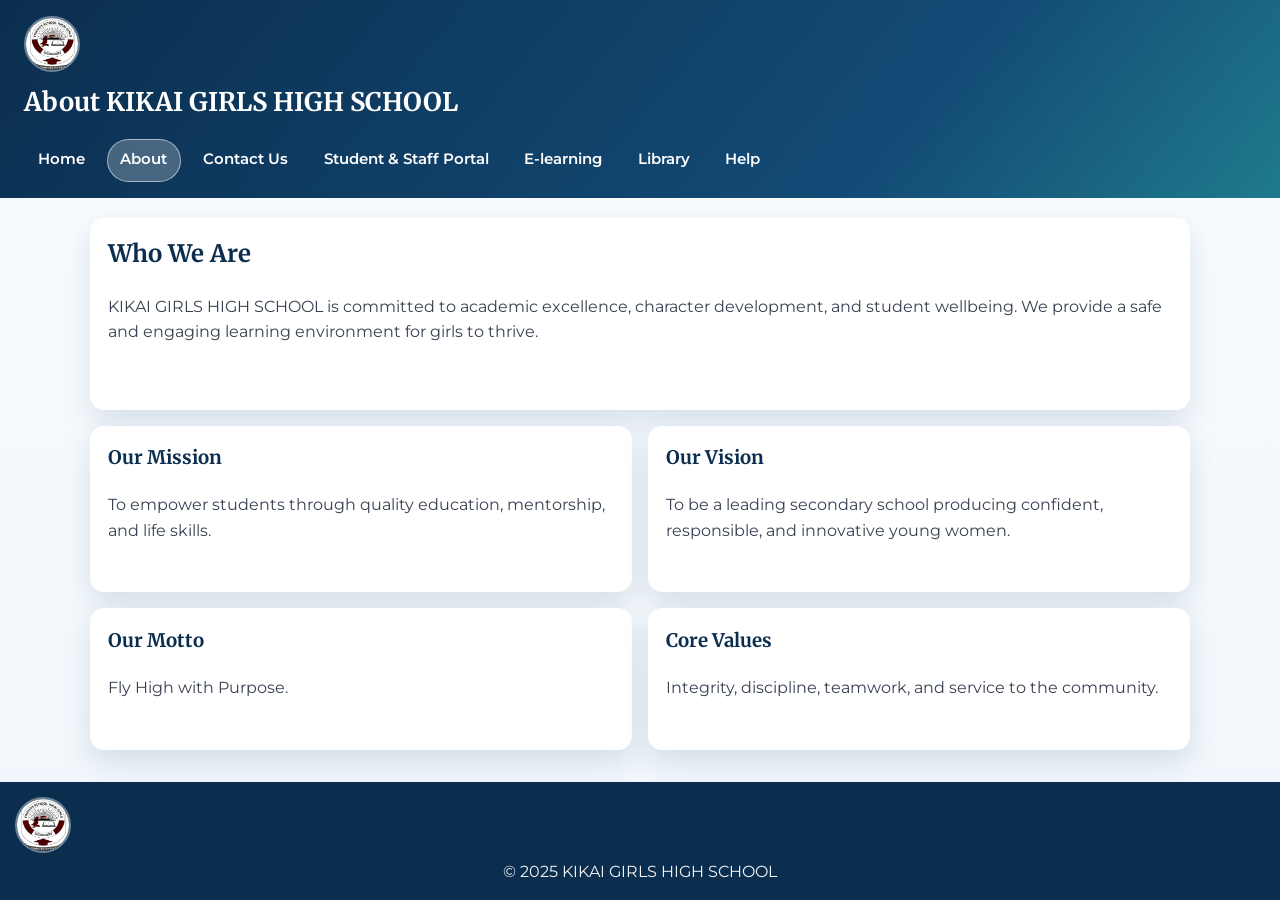
==== about.html @ 889fe6aa "first commit" ====
<!DOCTYPE html>
<html lang="en">
<head>
  <meta charset="UTF-8" />
  <meta name="viewport" content="width=device-width, initial-scale=1.0" />
  <title>About Us - KIKAI GIRLS HIGH SCHOOL</title>
  <link rel="stylesheet" href="css/style.css" />
</head>
<body>
  <header>
    <img src="images/logo.jpg" alt="Kikai Girls High School logo" class="logo" loading="eager" />
    <h1>About KIKAI GIRLS HIGH SCHOOL</h1>
    <nav aria-label="Main navigation">
      <ul>
        <li><a href="index.html">Home</a></li>
        <li><a href="about.html">About</a></li>
        <li><a href="contact.html">Contact Us</a></li>
        <li><a href="portal.html">Student &amp; Staff Portal</a></li>
        <li><a href="elearning.html">E-learning</a></li>
        <li><a href="library.html">Library</a></li>
        <li><a href="#" onclick="event.preventDefault(); toggleChat();">Help</a></li>
      </ul>
    </nav>
  </header>

  <main class="stack">
    <section class="panel">
      <h2>Who We Are</h2>
      <p>KIKAI GIRLS HIGH SCHOOL is committed to academic excellence, character development, and student wellbeing. We provide a safe and engaging learning environment for girls to thrive.</p>
    </section>

    <section class="quick-links" aria-label="School values">
      <article class="panel">
        <h3>Our Mission</h3>
        <p>To empower students through quality education, mentorship, and life skills.</p>
      </article>
      <article class="panel">
        <h3>Our Vision</h3>
        <p>To be a leading secondary school producing confident, responsible, and innovative young women.</p>
      </article>
      <article class="panel">
        <h3>Our Motto</h3>
        <p>Fly High with Purpose.</p>
      </article>
      <article class="panel">
        <h3>Core Values</h3>
        <p>Integrity, discipline, teamwork, and service to the community.</p>
      </article>
    </section>
  </main>

  <div id="chatbot" class="chatbox hidden" role="dialog" aria-label="School help chat">
    <p>Hi! Need school information?</p>
    <label class="visually-hidden" for="chatInputAbout">Ask here</label>
    <input id="chatInputAbout" type="text" placeholder="Ask here..." />
  </div>

  <footer>
    <img src="images/logo.jpg" alt="Kikai Girls High School logo" class="logo" loading="lazy" />
    <p>&copy; 2025 KIKAI GIRLS HIGH SCHOOL</p>
  </footer>

  <script src="js/script.js"></script>
</body>
</html>
---- css/style.css ----
@import url('https://fonts.googleapis.com/css2?family=Montserrat:wght@400;600;700&family=Merriweather:wght@400;700&display=swap');

/* =========================================================
   Design Tokens
   ========================================================= */
:root {
  --brand-900: #0b2e4f;
  --brand-700: #134b76;
  --brand-500: #1f7a8c;
  --accent-500: #f4b860;
  --text-900: #1a1f27;
  --text-700: #374151;
  --surface-100: #f7fafc;
  --surface-200: #e5edf5;
  --white: #ffffff;
  --shadow: 0 12px 28px rgba(11, 46, 79, 0.12);
  --radius: 14px;
}

/* =========================================================
   Base
   ========================================================= */
* {
  box-sizing: border-box;
}

body {
  margin: 0;
  min-height: 100vh;
  display: flex;
  flex-direction: column;
  font-family: 'Montserrat', sans-serif;
  line-height: 1.6;
  color: var(--text-900);
  background: linear-gradient(180deg, #f9fcff 0%, #f0f6fb 100%);
}

h1,
h2,
h3 {
  font-family: 'Merriweather', serif;
}

h2,
h3 {
  color: var(--brand-900);
  margin-top: 0;
}

p {
  margin: 0.5rem 0 1rem;
  color: var(--text-700);
}

a {
  color: var(--brand-700);
}

a:hover,
a:focus-visible {
  color: var(--brand-900);
}

.visually-hidden {
  position: absolute;
  width: 1px;
  height: 1px;
  padding: 0;
  margin: -1px;
  overflow: hidden;
  clip: rect(0, 0, 0, 0);
  border: 0;
}

/* =========================================================
   Header + Navigation
   ========================================================= */
header {
  background: linear-gradient(130deg, var(--brand-900) 0%, var(--brand-700) 70%, var(--brand-500) 100%);
  color: var(--white);
  padding: 1rem;
}

header h1 {
  margin: 0;
  font-size: clamp(1.1rem, 2vw, 1.8rem);
  text-align: center;
}

.logo {
  display: block;
  width: 56px;
  height: 56px;
  margin: 0 auto 0.75rem;
  border-radius: 50%;
  object-fit: cover;
  border: 2px solid rgba(255, 255, 255, 0.4);
}

nav ul {
  margin: 1rem 0 0;
  padding: 0;
  list-style: none;
  display: flex;
  flex-wrap: wrap;
  justify-content: center;
  gap: 0.5rem;
}

nav a {
  display: inline-block;
  color: var(--white);
  text-decoration: none;
  font-weight: 600;
  font-size: 0.92rem;
  padding: 0.55rem 0.8rem;
  border-radius: 999px;
  border: 1px solid transparent;
  transition: transform 0.2s ease, background-color 0.2s ease, border-color 0.2s ease;
}

nav a:hover,
nav a:focus-visible {
  background: rgba(255, 255, 255, 0.18);
  border-color: rgba(255, 255, 255, 0.35);
  transform: translateY(-2px);
  color: var(--white);
}

nav a[aria-current='page'] {
  background: rgba(255, 255, 255, 0.24);
  border-color: rgba(255, 255, 255, 0.52);
}

/* =========================================================
   Layout + Common Components
   ========================================================= */
main {
  width: min(1100px, 100% - 2rem);
  margin: 1.25rem auto 2rem;
  flex: 1;
}

.hero {
  text-align: center;
}

.hero h2 {
  margin-top: 1rem;
}

.hero-subtitle {
  max-width: 68ch;
  margin-inline: auto;
}

.cta-row {
  display: flex;
  justify-content: center;
  gap: 0.7rem;
  flex-wrap: wrap;
  margin-top: 1rem;
}

.btn-link {
  display: inline-block;
  text-decoration: none;
  background: linear-gradient(120deg, var(--brand-700), var(--brand-500));
  color: var(--white);
  font-weight: 700;
  border-radius: 10px;
  padding: 0.7rem 1rem;
}

.btn-link:hover,
.btn-link:focus-visible {
  color: var(--white);
  opacity: 0.95;
}

.btn-link.secondary {
  background: var(--white);
  color: var(--brand-900);
  border: 1px solid var(--surface-200);
}

.image-container {
  margin-inline: auto;
  max-width: 540px;
}

.school-phot,
.image-container img,
.image-container-sch-img {
  width: 100%;
  height: auto;
  display: block;
  border-radius: 12px;
}

.image-container img,
.image-container-sch-img {
  box-shadow: var(--shadow);
  object-fit: cover;
}

.image-container-sch {
  margin-bottom: 0.8rem;
}

.card,
.dashboard-card,
.resource-card,
.panel {
  background: var(--white);
  border-radius: var(--radius);
  box-shadow: var(--shadow);
  padding: 1.1rem;
}

.stack {
  display: grid;
  gap: 1rem;
}

/* =========================================================
   Forms + Auth
   ========================================================= */
.form-container {
  width: min(460px, 100%);
  margin: 0 auto;
  background: var(--white);
  border-radius: var(--radius);
  box-shadow: var(--shadow);
  padding: 1.4rem;
}

.form-container h2 {
  margin-bottom: 1rem;
  text-align: center;
}

.form-container label {
  display: block;
  font-weight: 600;
  margin-bottom: 0.3rem;
  color: var(--text-900);
}

.form-helper {
  font-size: 0.86rem;
  color: #4b5563;
  margin-top: -0.35rem;
  margin-bottom: 0.7rem;
}

.form-container input,
.form-container button {
  width: 100%;
  font-size: 0.98rem;
  border-radius: 10px;
}

.form-container input {
  border: 1px solid #cbd5e1;
  background: #fbfdff;
  padding: 0.75rem 0.85rem;
  margin-bottom: 0.8rem;
}

.form-container input:focus {
  outline: 2px solid rgba(31, 122, 140, 0.25);
  border-color: var(--brand-500);
}

.form-container button,
.logout-btn {
  border: none;
  background: linear-gradient(120deg, var(--brand-700), var(--brand-500));
  color: var(--white);
  font-weight: 700;
  cursor: pointer;
  padding: 0.75rem 1rem;
  transition: opacity 0.2s ease, transform 0.2s ease;
}

.form-container button:hover,
.logout-btn:hover {
  transform: translateY(-1px);
  opacity: 0.95;
}

.form-actions {
  display: flex;
  flex-direction: column;
  gap: 0.65rem;
}

.form-message {
  min-height: 1.3rem;
  font-size: 0.9rem;
  font-weight: 600;
  margin: 0.2rem 0 0.8rem;
}

.form-message.error {
  color: #b91c1c;
}

.form-message.success {
  color: #065f46;
}

.auth-page main {
  display: grid;
  place-items: center;
}

.auth-shell {
  width: min(680px, 100%);
  background: linear-gradient(150deg, #ffffff 0%, #f2f8ff 100%);
  border-radius: calc(var(--radius) + 2px);
  padding: 1.4rem;
  box-shadow: var(--shadow);
}

.auth-note {
  text-align: center;
  margin-bottom: 1rem;
}

/* =========================================================
   Dashboard + Resources
   ========================================================= */
.dashboard-main {
  display: grid;
  gap: 1rem;
}

.dashboard-hero {
  background: linear-gradient(145deg, #ffffff 0%, #ecf4fb 100%);
  border-radius: var(--radius);
  box-shadow: var(--shadow);
  padding: 1.2rem;
}

.dashboard-hero h2 {
  margin-bottom: 0.2rem;
}

.dashboard-meta {
  color: var(--text-700);
  margin: 0;
}

.dashboard-grid {
  display: grid;
  gap: 1rem;
  grid-template-columns: 1fr;
}

.dashboard-card p {
  margin: 0.5rem 0;
}

.metric {
  display: flex;
  justify-content: space-between;
  gap: 1rem;
  border-bottom: 1px solid var(--surface-200);
  padding: 0.55rem 0;
}

.metric:last-child {
  border-bottom: 0;
}

.metric strong {
  color: var(--text-900);
}

.logout-btn {
  width: fit-content;
  border-radius: 10px;
}

.resource-grid,
.quick-links {
  display: grid;
  gap: 1rem;
}

.badge {
  display: inline-block;
  padding: 0.2rem 0.6rem;
  border-radius: 999px;
  background: rgba(31, 122, 140, 0.12);
  color: var(--brand-700);
  font-size: 0.8rem;
  font-weight: 700;
  letter-spacing: 0.02em;
}

.resource-card ul {
  margin: 0.7rem 0 0;
  padding-left: 1rem;
}

.resource-card li {
  margin-bottom: 0.45rem;
}

.small-text {
  font-size: 0.9rem;
}

/* =========================================================
   Footer + Chat
   ========================================================= */
.chatbox {
  position: fixed;
  right: 1rem;
  bottom: 1rem;
  width: min(290px, 92vw);
  border-radius: 12px;
  background: var(--white);
  box-shadow: var(--shadow);
  border: 1px solid var(--surface-200);
  padding: 0.8rem;
  z-index: 10;
}

.chatbox input {
  width: 100%;
  border-radius: 10px;
  border: 1px solid #cbd5e1;
  padding: 0.55rem 0.65rem;
}

.hidden {
  display: none;
}

footer {
  background: var(--brand-900);
  color: var(--white);
  text-align: center;
  padding: 0.95rem;
}

footer p {
  margin: 0.35rem 0 0;
  color: rgba(255, 255, 255, 0.95);
}

footer .logo {
  margin-bottom: 0.4rem;
}

/* =========================================================
   Responsive Breakpoints
   ========================================================= */
@media (min-width: 700px) {
  .resource-grid,
  .quick-links {
    grid-template-columns: repeat(2, minmax(0, 1fr));
  }

  .dashboard-grid {
    grid-template-columns: 1.3fr 1fr;
  }
}

@media (min-width: 900px) {
  header {
    padding-inline: 1.5rem;
  }

  header h1 {
    text-align: left;
  }

  .logo {
    margin: 0 0 0.6rem;
  }

  nav ul {
    justify-content: flex-start;
  }

  .image-container-sch {
    max-width: 760px;
  }
}
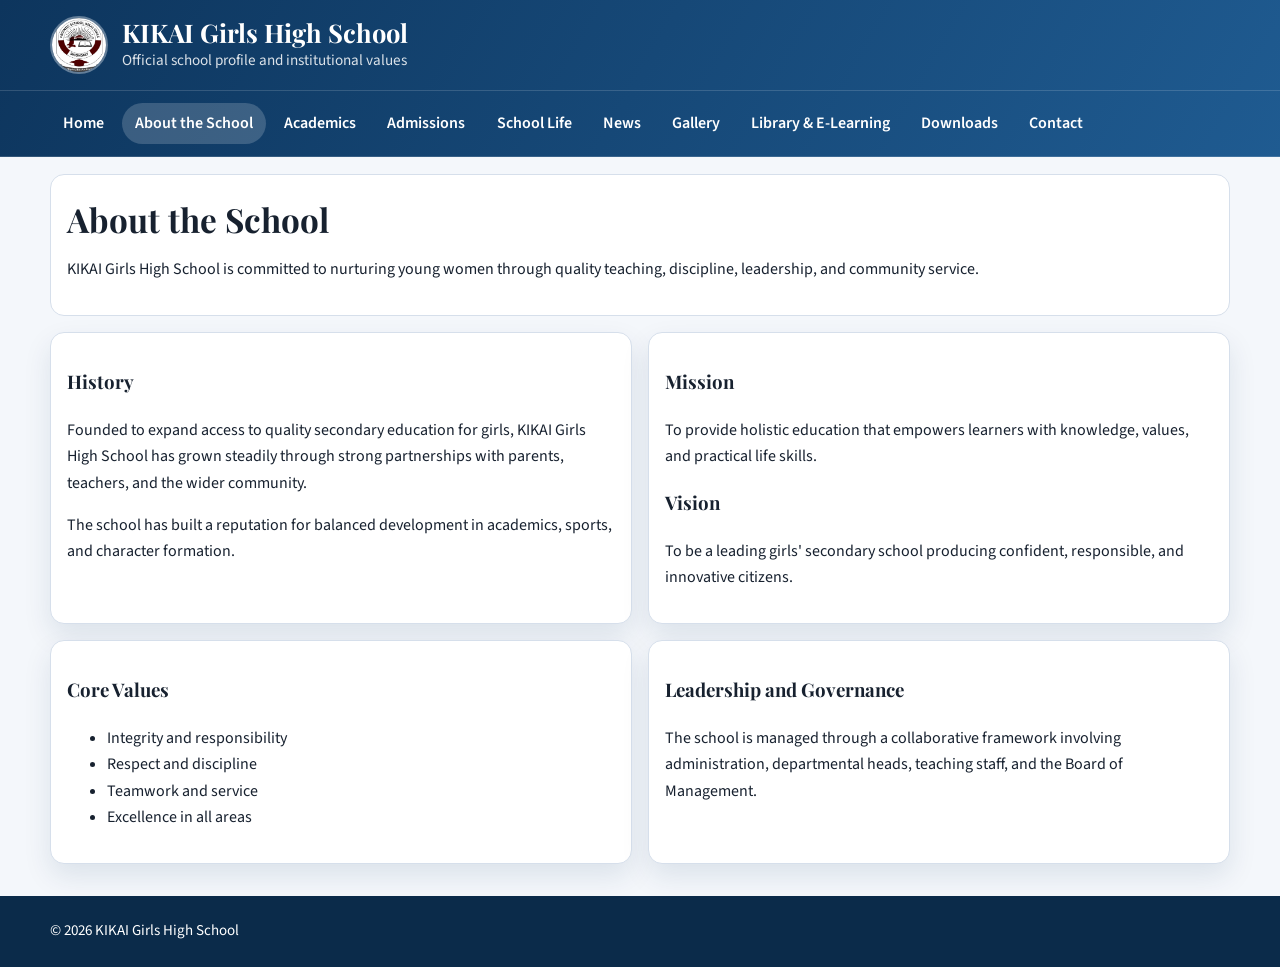
==== commit 5b73cd9d: "Refactor site into magazine-style public school information hub" ====
--- a/about.html
+++ b/about.html
@@ -3,63 +3,63 @@
 <head>
   <meta charset="UTF-8" />
   <meta name="viewport" content="width=device-width, initial-scale=1.0" />
-  <title>About Us - KIKAI GIRLS HIGH SCHOOL</title>
+  <title>About the School | KIKAI Girls High School</title>
   <link rel="stylesheet" href="css/style.css" />
 </head>
 <body>
-  <header>
-    <img src="images/logo.jpg" alt="Kikai Girls High School logo" class="logo" loading="eager" />
-    <h1>About KIKAI GIRLS HIGH SCHOOL</h1>
-    <nav aria-label="Main navigation">
-      <ul>
-        <li><a href="index.html">Home</a></li>
-        <li><a href="about.html">About</a></li>
-        <li><a href="contact.html">Contact Us</a></li>
-        <li><a href="portal.html">Student &amp; Staff Portal</a></li>
-        <li><a href="elearning.html">E-learning</a></li>
-        <li><a href="library.html">Library</a></li>
-        <li><a href="#" onclick="event.preventDefault(); toggleChat();">Help</a></li>
-      </ul>
-    </nav>
+  <header class="site-header">
+    <div class="top-bar">
+      <img src="images/logo.jpg" alt="KIKAI Girls High School logo" class="logo" />
+      <div class="brand">
+        <h1>KIKAI Girls High School</h1>
+        <p>Official school profile and institutional values</p>
+      </div>
+    </div>
+    <div class="nav-wrap">
+      <nav class="site-nav" aria-label="Main navigation">
+        <button id="navToggle" class="nav-toggle" aria-expanded="false" aria-controls="navLinks">Menu</button>
+        <ul id="navLinks" class="nav-links">
+          <li><a href="index.html">Home</a></li><li><a href="about.html">About the School</a></li><li><a href="academics.html">Academics</a></li><li><a href="admissions.html">Admissions</a></li><li><a href="school-life.html">School Life</a></li><li><a href="news.html">News</a></li><li><a href="gallery.html">Gallery</a></li><li><a href="library-elearning.html">Library & E-Learning</a></li><li><a href="downloads.html">Downloads</a></li><li><a href="contact.html">Contact</a></li>
+        </ul>
+      </nav>
+    </div>
   </header>
 
-  <main class="stack">
-    <section class="panel">
-      <h2>Who We Are</h2>
-      <p>KIKAI GIRLS HIGH SCHOOL is committed to academic excellence, character development, and student wellbeing. We provide a safe and engaging learning environment for girls to thrive.</p>
+  <main class="container">
+    <section class="page-intro">
+      <h2 class="page-title">About the School</h2>
+      <p>KIKAI Girls High School is committed to nurturing young women through quality teaching, discipline, leadership, and community service.</p>
     </section>
 
-    <section class="quick-links" aria-label="School values">
-      <article class="panel">
-        <h3>Our Mission</h3>
-        <p>To empower students through quality education, mentorship, and life skills.</p>
+    <section class="grid cols-2">
+      <article class="article">
+        <h3>History</h3>
+        <p>Founded to expand access to quality secondary education for girls, KIKAI Girls High School has grown steadily through strong partnerships with parents, teachers, and the wider community.</p>
+        <p>The school has built a reputation for balanced development in academics, sports, and character formation.</p>
       </article>
-      <article class="panel">
-        <h3>Our Vision</h3>
-        <p>To be a leading secondary school producing confident, responsible, and innovative young women.</p>
+      <article class="article">
+        <h3>Mission</h3>
+        <p>To provide holistic education that empowers learners with knowledge, values, and practical life skills.</p>
+        <h3>Vision</h3>
+        <p>To be a leading girls' secondary school producing confident, responsible, and innovative citizens.</p>
       </article>
-      <article class="panel">
-        <h3>Our Motto</h3>
-        <p>Fly High with Purpose.</p>
+      <article class="article">
+        <h3>Core Values</h3>
+        <ul>
+          <li>Integrity and responsibility</li>
+          <li>Respect and discipline</li>
+          <li>Teamwork and service</li>
+          <li>Excellence in all areas</li>
+        </ul>
       </article>
-      <article class="panel">
-        <h3>Core Values</h3>
-        <p>Integrity, discipline, teamwork, and service to the community.</p>
+      <article class="article">
+        <h3>Leadership and Governance</h3>
+        <p>The school is managed through a collaborative framework involving administration, departmental heads, teaching staff, and the Board of Management.</p>
       </article>
     </section>
   </main>
 
-  <div id="chatbot" class="chatbox hidden" role="dialog" aria-label="School help chat">
-    <p>Hi! Need school information?</p>
-    <label class="visually-hidden" for="chatInputAbout">Ask here</label>
-    <input id="chatInputAbout" type="text" placeholder="Ask here..." />
-  </div>
-
-  <footer>
-    <img src="images/logo.jpg" alt="Kikai Girls High School logo" class="logo" loading="lazy" />
-    <p>&copy; 2025 KIKAI GIRLS HIGH SCHOOL</p>
-  </footer>
-
+  <footer class="site-footer"><div class="footer-inner"><p>&copy; 2026 KIKAI Girls High School</p></div></footer>
   <script src="js/script.js"></script>
 </body>
 </html>
--- a/css/style.css
+++ b/css/style.css
@@ -1,64 +1,44 @@
-@import url('https://fonts.googleapis.com/css2?family=Montserrat:wght@400;600;700&family=Merriweather:wght@400;700&display=swap');
-
-/* =========================================================
-   Design Tokens
-   ========================================================= */
+@import url('https://fonts.googleapis.com/css2?family=Source+Sans+3:wght@400;600;700&family=Playfair+Display:wght@600;700&display=swap');
+
 :root {
-  --brand-900: #0b2e4f;
-  --brand-700: #134b76;
-  --brand-500: #1f7a8c;
-  --accent-500: #f4b860;
-  --text-900: #1a1f27;
-  --text-700: #374151;
-  --surface-100: #f7fafc;
-  --surface-200: #e5edf5;
-  --white: #ffffff;
-  --shadow: 0 12px 28px rgba(11, 46, 79, 0.12);
+  --bg: #f4f7fb;
+  --surface: #ffffff;
+  --surface-soft: #eef3fa;
+  --primary: #0d355d;
+  --primary-2: #1f5b91;
+  --accent: #cf8b21;
+  --text: #17212f;
+  --muted: #4b5a6b;
+  --border: #d6dfeb;
   --radius: 14px;
-}
-
-/* =========================================================
-   Base
-   ========================================================= */
+  --shadow: 0 12px 28px rgba(13, 53, 93, 0.1);
+}
+
 * {
   box-sizing: border-box;
 }
 
 body {
   margin: 0;
-  min-height: 100vh;
-  display: flex;
-  flex-direction: column;
-  font-family: 'Montserrat', sans-serif;
-  line-height: 1.6;
-  color: var(--text-900);
-  background: linear-gradient(180deg, #f9fcff 0%, #f0f6fb 100%);
-}
-
-h1,
-h2,
-h3 {
-  font-family: 'Merriweather', serif;
-}
-
-h2,
-h3 {
-  color: var(--brand-900);
-  margin-top: 0;
-}
-
-p {
-  margin: 0.5rem 0 1rem;
-  color: var(--text-700);
+  color: var(--text);
+  background: var(--bg);
+  font-family: 'Source Sans 3', sans-serif;
+  line-height: 1.65;
+}
+
+img {
+  max-width: 100%;
+  display: block;
 }
 
 a {
-  color: var(--brand-700);
+  color: var(--primary-2);
+  text-decoration: none;
 }
 
 a:hover,
 a:focus-visible {
-  color: var(--brand-900);
+  color: var(--primary);
 }
 
 .visually-hidden {
@@ -69,426 +49,393 @@
   margin: -1px;
   overflow: hidden;
   clip: rect(0, 0, 0, 0);
+  white-space: nowrap;
   border: 0;
 }
 
-/* =========================================================
-   Header + Navigation
-   ========================================================= */
-header {
-  background: linear-gradient(130deg, var(--brand-900) 0%, var(--brand-700) 70%, var(--brand-500) 100%);
-  color: var(--white);
-  padding: 1rem;
-}
-
-header h1 {
-  margin: 0;
-  font-size: clamp(1.1rem, 2vw, 1.8rem);
-  text-align: center;
+.site-header {
+  background: linear-gradient(120deg, var(--primary), var(--primary-2));
+  color: #fff;
+}
+
+.top-bar {
+  width: min(1180px, 100% - 2rem);
+  margin: 0 auto;
+  padding: 1rem 0;
+  display: flex;
+  align-items: center;
+  gap: 0.9rem;
 }
 
 .logo {
-  display: block;
-  width: 56px;
-  height: 56px;
-  margin: 0 auto 0.75rem;
+  width: 58px;
+  height: 58px;
   border-radius: 50%;
   object-fit: cover;
-  border: 2px solid rgba(255, 255, 255, 0.4);
-}
-
-nav ul {
-  margin: 1rem 0 0;
+  border: 2px solid rgba(255, 255, 255, 0.35);
+}
+
+.brand h1 {
+  margin: 0;
+  font-family: 'Playfair Display', serif;
+  font-size: clamp(1.15rem, 2vw, 1.9rem);
+  line-height: 1.2;
+}
+
+.brand p {
+  margin: 0;
+  font-size: 0.95rem;
+  color: rgba(255, 255, 255, 0.85);
+}
+
+.nav-wrap {
+  border-top: 1px solid rgba(255, 255, 255, 0.15);
+  border-bottom: 1px solid rgba(255, 255, 255, 0.15);
+}
+
+.site-nav {
+  width: min(1180px, 100% - 2rem);
+  margin: 0 auto;
+  display: flex;
+  flex-wrap: wrap;
+  align-items: center;
+  justify-content: space-between;
+  gap: 0.8rem;
+  padding: 0.75rem 0;
+}
+
+.nav-toggle {
+  border: 1px solid rgba(255, 255, 255, 0.3);
+  background: transparent;
+  color: #fff;
+  border-radius: 10px;
+  padding: 0.45rem 0.7rem;
+  font-weight: 700;
+}
+
+.nav-links {
+  list-style: none;
+  margin: 0;
   padding: 0;
-  list-style: none;
-  display: flex;
-  flex-wrap: wrap;
-  justify-content: center;
-  gap: 0.5rem;
-}
-
-nav a {
+  display: none;
+  width: 100%;
+  flex-direction: column;
+  gap: 0.35rem;
+}
+
+.nav-links a {
   display: inline-block;
-  color: var(--white);
-  text-decoration: none;
+  color: #fff;
   font-weight: 600;
-  font-size: 0.92rem;
-  padding: 0.55rem 0.8rem;
   border-radius: 999px;
-  border: 1px solid transparent;
-  transition: transform 0.2s ease, background-color 0.2s ease, border-color 0.2s ease;
-}
-
-nav a:hover,
-nav a:focus-visible {
+  padding: 0.45rem 0.8rem;
+}
+
+.nav-links a:hover,
+.nav-links a:focus-visible,
+.nav-links a[aria-current='page'] {
   background: rgba(255, 255, 255, 0.18);
-  border-color: rgba(255, 255, 255, 0.35);
-  transform: translateY(-2px);
-  color: var(--white);
-}
-
-nav a[aria-current='page'] {
-  background: rgba(255, 255, 255, 0.24);
-  border-color: rgba(255, 255, 255, 0.52);
-}
-
-/* =========================================================
-   Layout + Common Components
-   ========================================================= */
-main {
-  width: min(1100px, 100% - 2rem);
-  margin: 1.25rem auto 2rem;
-  flex: 1;
+}
+
+body.nav-open .nav-links {
+  display: flex;
+}
+
+.container {
+  width: min(1180px, 100% - 2rem);
+  margin: 1.1rem auto 2rem;
 }
 
 .hero {
-  text-align: center;
-}
-
-.hero h2 {
-  margin-top: 1rem;
-}
-
-.hero-subtitle {
-  max-width: 68ch;
-  margin-inline: auto;
-}
-
-.cta-row {
-  display: flex;
-  justify-content: center;
-  gap: 0.7rem;
-  flex-wrap: wrap;
-  margin-top: 1rem;
-}
-
-.btn-link {
-  display: inline-block;
-  text-decoration: none;
-  background: linear-gradient(120deg, var(--brand-700), var(--brand-500));
-  color: var(--white);
-  font-weight: 700;
-  border-radius: 10px;
-  padding: 0.7rem 1rem;
-}
-
-.btn-link:hover,
-.btn-link:focus-visible {
-  color: var(--white);
-  opacity: 0.95;
-}
-
-.btn-link.secondary {
-  background: var(--white);
-  color: var(--brand-900);
-  border: 1px solid var(--surface-200);
-}
-
-.image-container {
-  margin-inline: auto;
-  max-width: 540px;
-}
-
-.school-phot,
-.image-container img,
-.image-container-sch-img {
-  width: 100%;
-  height: auto;
-  display: block;
-  border-radius: 12px;
-}
-
-.image-container img,
-.image-container-sch-img {
-  box-shadow: var(--shadow);
-  object-fit: cover;
-}
-
-.image-container-sch {
-  margin-bottom: 0.8rem;
-}
-
-.card,
-.dashboard-card,
-.resource-card,
-.panel {
-  background: var(--white);
+  background: var(--surface);
+  border: 1px solid var(--border);
   border-radius: var(--radius);
   box-shadow: var(--shadow);
-  padding: 1.1rem;
-}
-
-.stack {
+  overflow: hidden;
+  display: grid;
+}
+
+.hero-media img {
+  width: 100%;
+  height: 260px;
+  object-fit: cover;
+}
+
+.hero-content {
+  padding: 1rem;
+}
+
+.kicker {
+  margin: 0;
+  text-transform: uppercase;
+  letter-spacing: 0.08em;
+  font-size: 0.78rem;
+  color: var(--primary-2);
+  font-weight: 700;
+}
+
+.hero h2,
+.page-title {
+  margin: 0.45rem 0 0.6rem;
+  font-family: 'Playfair Display', serif;
+  font-size: clamp(1.4rem, 2.6vw, 2.2rem);
+  line-height: 1.25;
+}
+
+.meta {
+  color: var(--muted);
+  font-size: 0.92rem;
+}
+
+.cta-row {
+  display: flex;
+  flex-wrap: wrap;
+  gap: 0.6rem;
+  margin-top: 0.95rem;
+}
+
+.btn {
+  display: inline-block;
+  border: 1px solid var(--border);
+  border-radius: 10px;
+  padding: 0.58rem 0.9rem;
+  font-weight: 700;
+  background: var(--surface);
+  color: var(--text);
+}
+
+.btn.primary {
+  background: var(--primary);
+  color: #fff;
+  border-color: transparent;
+}
+
+.grid {
   display: grid;
   gap: 1rem;
-}
-
-/* =========================================================
-   Forms + Auth
-   ========================================================= */
-.form-container {
-  width: min(460px, 100%);
-  margin: 0 auto;
-  background: var(--white);
+  margin-top: 1rem;
+}
+
+.card {
+  background: var(--surface);
+  border: 1px solid var(--border);
+  border-radius: var(--radius);
+  padding: 1rem;
+  box-shadow: var(--shadow);
+}
+
+.card h3 {
+  margin: 0.1rem 0 0.45rem;
+  font-family: 'Playfair Display', serif;
+}
+
+.badge {
+  display: inline-block;
+  border-radius: 999px;
+  padding: 0.14rem 0.58rem;
+  background: var(--surface-soft);
+  color: var(--primary);
+  font-size: 0.76rem;
+  font-weight: 700;
+  text-transform: uppercase;
+  letter-spacing: 0.04em;
+}
+
+.news-grid {
+  display: grid;
+  gap: 1rem;
+}
+
+.news-card {
+  background: var(--surface);
+  border: 1px solid var(--border);
   border-radius: var(--radius);
   box-shadow: var(--shadow);
-  padding: 1.4rem;
-}
-
-.form-container h2 {
+  overflow: hidden;
+}
+
+.news-card img {
+  width: 100%;
+  height: 210px;
+  object-fit: cover;
+}
+
+.news-body {
+  padding: 1rem;
+}
+
+.news-body h3 {
+  margin: 0.25rem 0 0.45rem;
+  font-family: 'Playfair Display', serif;
+}
+
+.article-meta {
+  font-size: 0.86rem;
+  color: var(--muted);
+}
+
+.page-intro {
+  background: var(--surface);
+  border: 1px solid var(--border);
+  border-radius: var(--radius);
+  padding: 1rem;
   margin-bottom: 1rem;
-  text-align: center;
-}
-
-.form-container label {
-  display: block;
-  font-weight: 600;
-  margin-bottom: 0.3rem;
-  color: var(--text-900);
-}
-
-.form-helper {
-  font-size: 0.86rem;
-  color: #4b5563;
-  margin-top: -0.35rem;
-  margin-bottom: 0.7rem;
-}
-
-.form-container input,
-.form-container button {
-  width: 100%;
-  font-size: 0.98rem;
-  border-radius: 10px;
-}
-
-.form-container input {
-  border: 1px solid #cbd5e1;
-  background: #fbfdff;
-  padding: 0.75rem 0.85rem;
-  margin-bottom: 0.8rem;
-}
-
-.form-container input:focus {
-  outline: 2px solid rgba(31, 122, 140, 0.25);
-  border-color: var(--brand-500);
-}
-
-.form-container button,
-.logout-btn {
-  border: none;
-  background: linear-gradient(120deg, var(--brand-700), var(--brand-500));
-  color: var(--white);
-  font-weight: 700;
-  cursor: pointer;
-  padding: 0.75rem 1rem;
-  transition: opacity 0.2s ease, transform 0.2s ease;
-}
-
-.form-container button:hover,
-.logout-btn:hover {
-  transform: translateY(-1px);
-  opacity: 0.95;
-}
-
-.form-actions {
-  display: flex;
-  flex-direction: column;
-  gap: 0.65rem;
-}
-
-.form-message {
-  min-height: 1.3rem;
-  font-size: 0.9rem;
-  font-weight: 600;
-  margin: 0.2rem 0 0.8rem;
-}
-
-.form-message.error {
-  color: #b91c1c;
-}
-
-.form-message.success {
-  color: #065f46;
-}
-
-.auth-page main {
-  display: grid;
-  place-items: center;
-}
-
-.auth-shell {
-  width: min(680px, 100%);
-  background: linear-gradient(150deg, #ffffff 0%, #f2f8ff 100%);
-  border-radius: calc(var(--radius) + 2px);
-  padding: 1.4rem;
-  box-shadow: var(--shadow);
-}
-
-.auth-note {
-  text-align: center;
-  margin-bottom: 1rem;
-}
-
-/* =========================================================
-   Dashboard + Resources
-   ========================================================= */
-.dashboard-main {
-  display: grid;
-  gap: 1rem;
-}
-
-.dashboard-hero {
-  background: linear-gradient(145deg, #ffffff 0%, #ecf4fb 100%);
+}
+
+.article {
+  background: var(--surface);
+  border: 1px solid var(--border);
   border-radius: var(--radius);
   box-shadow: var(--shadow);
-  padding: 1.2rem;
-}
-
-.dashboard-hero h2 {
-  margin-bottom: 0.2rem;
-}
-
-.dashboard-meta {
-  color: var(--text-700);
-  margin: 0;
-}
-
-.dashboard-grid {
+  padding: 1rem;
+}
+
+.article h2,
+.article h3 {
+  font-family: 'Playfair Display', serif;
+}
+
+.filter-row {
+  display: flex;
+  flex-wrap: wrap;
+  gap: 0.55rem;
+  margin: 0.9rem 0 1rem;
+}
+
+.filter-btn {
+  border: 1px solid var(--border);
+  background: var(--surface);
+  padding: 0.45rem 0.76rem;
+  border-radius: 999px;
+  font-weight: 700;
+}
+
+.filter-btn.active {
+  background: var(--primary);
+  color: #fff;
+  border-color: var(--primary);
+}
+
+.gallery-grid {
   display: grid;
-  gap: 1rem;
-  grid-template-columns: 1fr;
-}
-
-.dashboard-card p {
-  margin: 0.5rem 0;
-}
-
-.metric {
-  display: flex;
-  justify-content: space-between;
-  gap: 1rem;
-  border-bottom: 1px solid var(--surface-200);
-  padding: 0.55rem 0;
-}
-
-.metric:last-child {
-  border-bottom: 0;
-}
-
-.metric strong {
-  color: var(--text-900);
-}
-
-.logout-btn {
-  width: fit-content;
-  border-radius: 10px;
-}
-
-.resource-grid,
-.quick-links {
-  display: grid;
-  gap: 1rem;
-}
-
-.badge {
-  display: inline-block;
-  padding: 0.2rem 0.6rem;
-  border-radius: 999px;
-  background: rgba(31, 122, 140, 0.12);
-  color: var(--brand-700);
-  font-size: 0.8rem;
-  font-weight: 700;
-  letter-spacing: 0.02em;
-}
-
-.resource-card ul {
-  margin: 0.7rem 0 0;
-  padding-left: 1rem;
-}
-
-.resource-card li {
-  margin-bottom: 0.45rem;
-}
-
-.small-text {
-  font-size: 0.9rem;
-}
-
-/* =========================================================
-   Footer + Chat
-   ========================================================= */
-.chatbox {
+  gap: 0.9rem;
+}
+
+.gallery-item {
+  background: var(--surface);
+  border: 1px solid var(--border);
+  border-radius: 12px;
+  overflow: hidden;
+}
+
+.gallery-item img {
+  width: 100%;
+  height: 220px;
+  object-fit: cover;
+  cursor: pointer;
+}
+
+.gallery-item figcaption {
+  padding: 0.68rem 0.78rem;
+  color: var(--muted);
+  font-size: 0.92rem;
+}
+
+.lightbox {
   position: fixed;
-  right: 1rem;
-  bottom: 1rem;
-  width: min(290px, 92vw);
+  inset: 0;
+  background: rgba(10, 17, 29, 0.85);
+  display: none;
+  align-items: center;
+  justify-content: center;
+  padding: 1rem;
+  z-index: 30;
+}
+
+.lightbox.open {
+  display: flex;
+}
+
+.lightbox-content {
+  background: #fff;
   border-radius: 12px;
-  background: var(--white);
-  box-shadow: var(--shadow);
-  border: 1px solid var(--surface-200);
-  padding: 0.8rem;
-  z-index: 10;
-}
-
-.chatbox input {
-  width: 100%;
-  border-radius: 10px;
-  border: 1px solid #cbd5e1;
-  padding: 0.55rem 0.65rem;
-}
-
-.hidden {
-  display: none;
-}
-
-footer {
-  background: var(--brand-900);
-  color: var(--white);
-  text-align: center;
-  padding: 0.95rem;
-}
-
-footer p {
-  margin: 0.35rem 0 0;
-  color: rgba(255, 255, 255, 0.95);
-}
-
-footer .logo {
-  margin-bottom: 0.4rem;
-}
-
-/* =========================================================
-   Responsive Breakpoints
-   ========================================================= */
-@media (min-width: 700px) {
-  .resource-grid,
-  .quick-links {
+  max-width: 900px;
+  width: 100%;
+  overflow: hidden;
+}
+
+.lightbox-content img {
+  width: 100%;
+  max-height: 70vh;
+  object-fit: cover;
+}
+
+.lightbox-caption {
+  padding: 0.75rem 0.9rem;
+}
+
+.lightbox-close {
+  position: absolute;
+  top: 0.8rem;
+  right: 0.8rem;
+  border: 0;
+  border-radius: 8px;
+  background: #fff;
+  padding: 0.4rem 0.65rem;
+  font-weight: 700;
+}
+
+.site-footer {
+  background: #0b2b4a;
+  color: #fff;
+  margin-top: 2rem;
+}
+
+.footer-inner {
+  width: min(1180px, 100% - 2rem);
+  margin: 0 auto;
+  padding: 1.1rem 0;
+  font-size: 0.94rem;
+}
+
+.footer-inner p {
+  margin: 0.35rem 0;
+}
+
+@media (min-width: 760px) {
+  .nav-toggle {
+    display: none;
+  }
+
+  .nav-links {
+    width: auto;
+    display: flex;
+    flex-direction: row;
+    flex-wrap: wrap;
+  }
+
+  .hero {
+    grid-template-columns: 1.15fr 1fr;
+  }
+
+  .hero-media img {
+    height: 100%;
+    min-height: 310px;
+  }
+
+  .grid.cols-2 {
     grid-template-columns: repeat(2, minmax(0, 1fr));
   }
 
-  .dashboard-grid {
-    grid-template-columns: 1.3fr 1fr;
-  }
-}
-
-@media (min-width: 900px) {
-  header {
-    padding-inline: 1.5rem;
-  }
-
-  header h1 {
-    text-align: left;
-  }
-
-  .logo {
-    margin: 0 0 0.6rem;
-  }
-
-  nav ul {
-    justify-content: flex-start;
-  }
-
-  .image-container-sch {
-    max-width: 760px;
-  }
-}
+  .grid.cols-3 {
+    grid-template-columns: repeat(3, minmax(0, 1fr));
+  }
+
+  .news-grid {
+    grid-template-columns: repeat(2, minmax(0, 1fr));
+  }
+
+  .gallery-grid {
+    grid-template-columns: repeat(3, minmax(0, 1fr));
+  }
+}
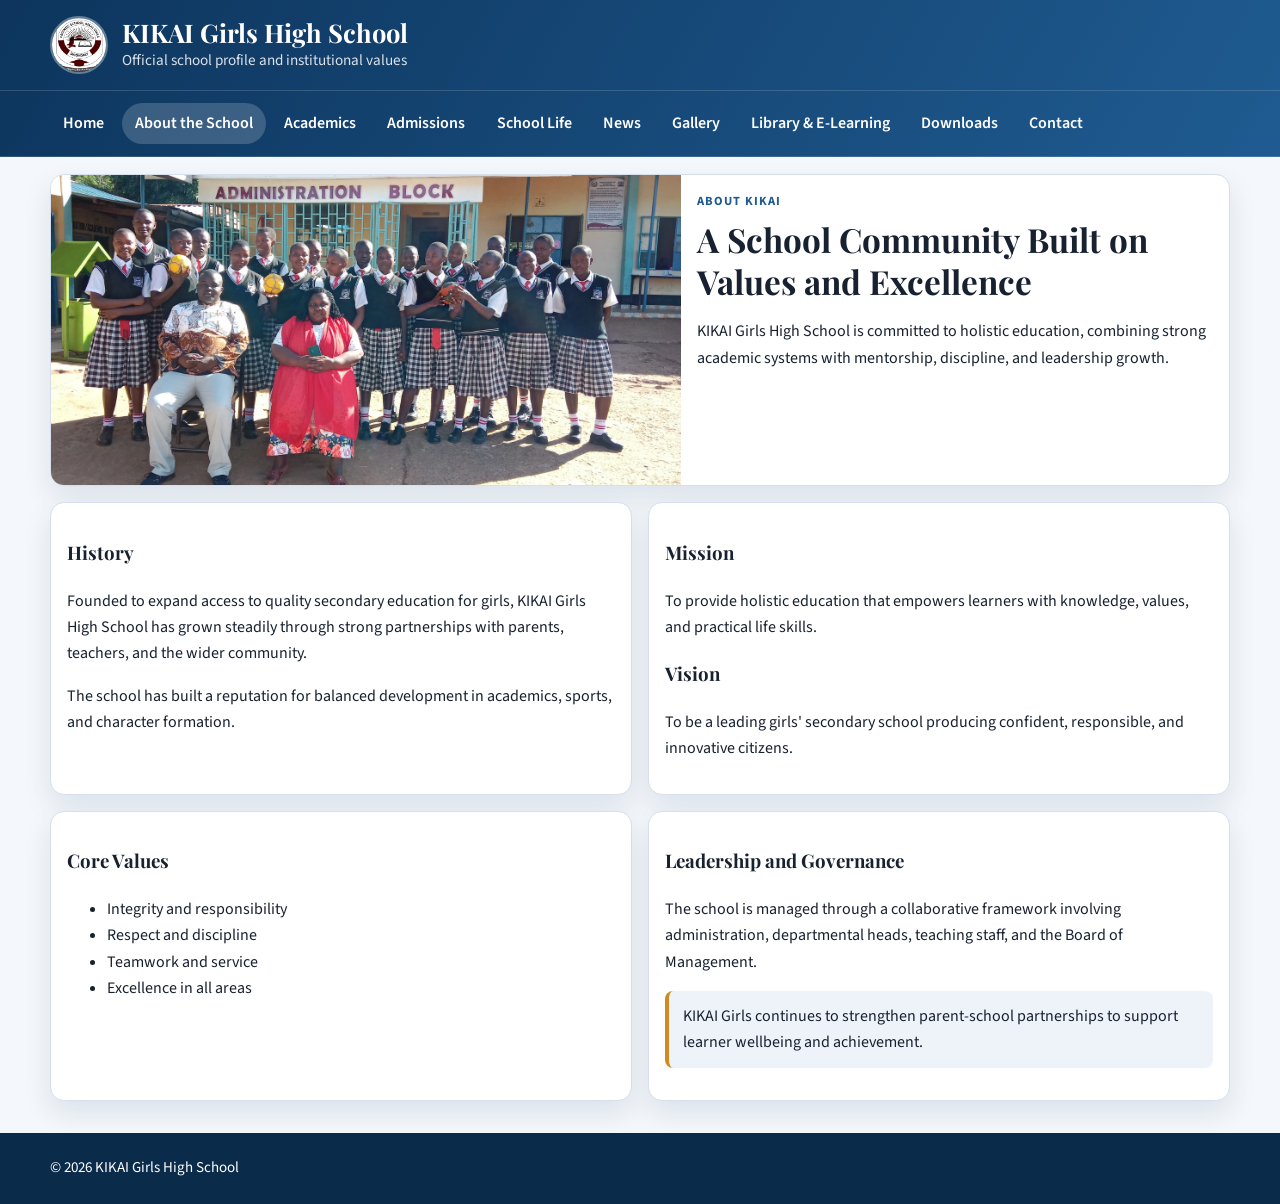
==== commit 8ce14dab: "Polish UI with image-led school sections and remove dead placeholders" ====
--- a/about.html
+++ b/about.html
@@ -26,9 +26,13 @@
   </header>
 
   <main class="container">
-    <section class="page-intro">
-      <h2 class="page-title">About the School</h2>
-      <p>KIKAI Girls High School is committed to nurturing young women through quality teaching, discipline, leadership, and community service.</p>
+    <section class="hero">
+      <div class="hero-media"><img src="images/mada.jpg" alt="KIKAI Girls school campus environment" /></div>
+      <div class="hero-content">
+        <p class="kicker">About KIKAI</p>
+        <h2>A School Community Built on Values and Excellence</h2>
+        <p>KIKAI Girls High School is committed to holistic education, combining strong academic systems with mentorship, discipline, and leadership growth.</p>
+      </div>
     </section>
 
     <section class="grid cols-2">
@@ -55,6 +59,7 @@
       <article class="article">
         <h3>Leadership and Governance</h3>
         <p>The school is managed through a collaborative framework involving administration, departmental heads, teaching staff, and the Board of Management.</p>
+        <p class="info-note">KIKAI Girls continues to strengthen parent-school partnerships to support learner wellbeing and achievement.</p>
       </article>
     </section>
   </main>
--- a/css/style.css
+++ b/css/style.css
@@ -439,3 +439,65 @@
     grid-template-columns: repeat(3, minmax(0, 1fr));
   }
 }
+
+.media-band {
+  margin-top: 1rem;
+  display: grid;
+  gap: 0.8rem;
+  grid-template-columns: repeat(2, minmax(0, 1fr));
+}
+
+.media-tile {
+  background: var(--surface);
+  border: 1px solid var(--border);
+  border-radius: 12px;
+  overflow: hidden;
+  box-shadow: var(--shadow);
+}
+
+.media-tile img {
+  width: 100%;
+  height: 170px;
+  object-fit: cover;
+}
+
+.media-tile p {
+  margin: 0;
+  padding: 0.55rem 0.7rem;
+  font-size: 0.88rem;
+  color: var(--muted);
+}
+
+.card-media {
+  margin: -1rem -1rem 0.8rem;
+  overflow: hidden;
+  border-radius: 12px 12px 0 0;
+}
+
+.card-media img {
+  width: 100%;
+  height: 180px;
+  object-fit: cover;
+}
+
+.notice-list {
+  margin: 0;
+  padding-left: 1rem;
+}
+
+.notice-list li {
+  margin-bottom: 0.35rem;
+}
+
+.info-note {
+  padding: 0.75rem 0.9rem;
+  background: var(--surface-soft);
+  border-left: 4px solid var(--accent);
+  border-radius: 8px;
+}
+
+@media (min-width: 760px) {
+  .media-band {
+    grid-template-columns: repeat(4, minmax(0, 1fr));
+  }
+}
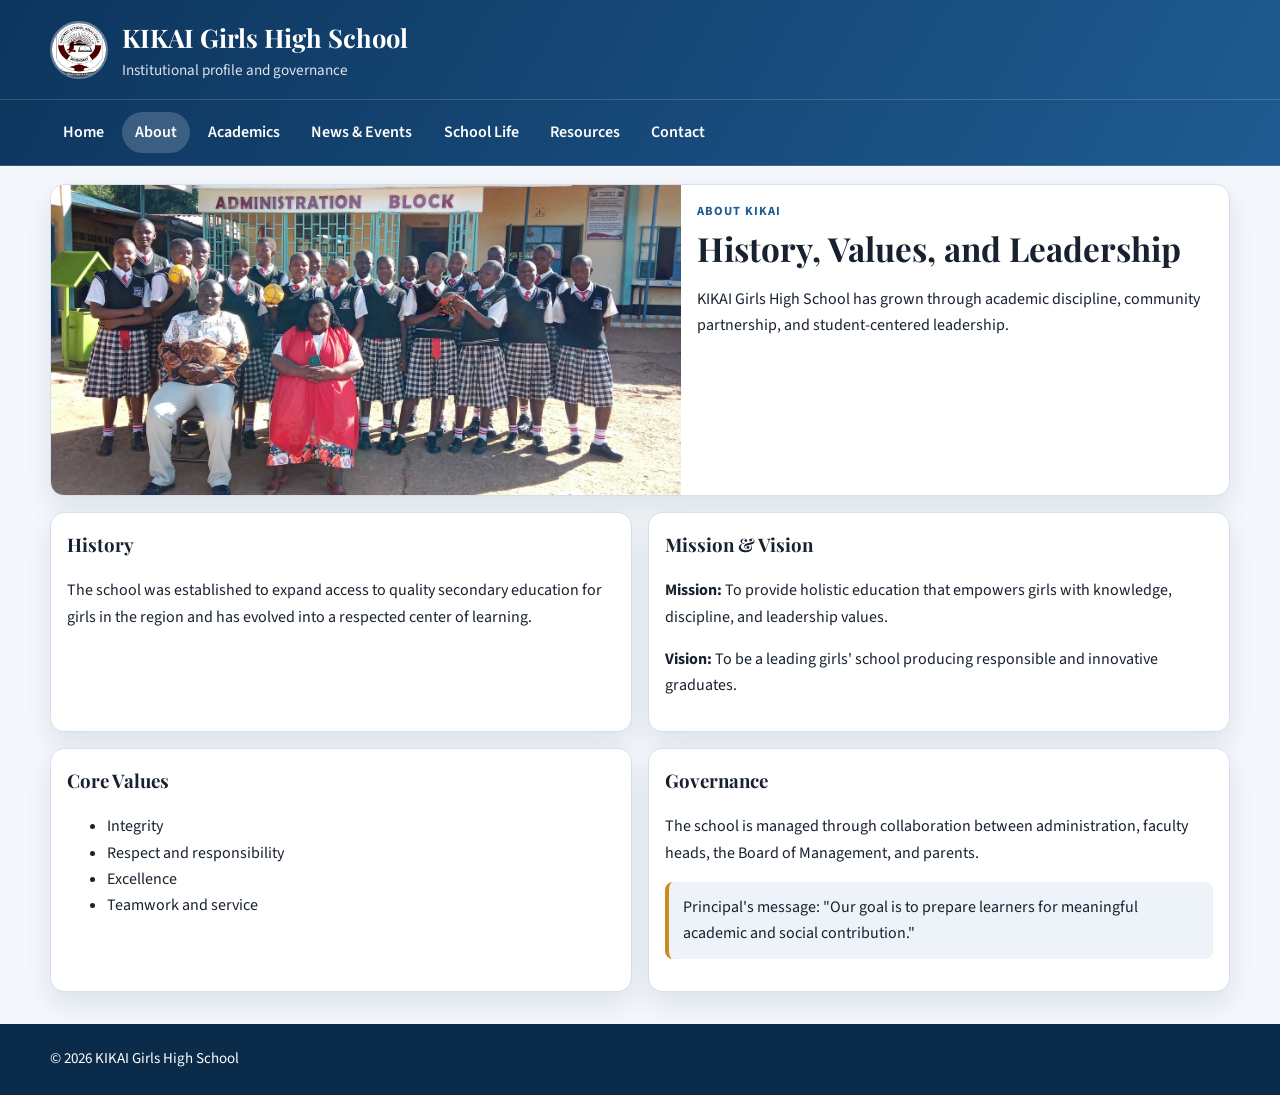
==== commit 2d51c34b: "Refactor to institutional architecture with resources, carousel, events accordion, and contact form " ====
--- a/about.html
+++ b/about.html
@@ -3,67 +3,23 @@
 <head>
   <meta charset="UTF-8" />
   <meta name="viewport" content="width=device-width, initial-scale=1.0" />
-  <title>About the School | KIKAI Girls High School</title>
+  <title>About | KIKAI Girls High School</title>
   <link rel="stylesheet" href="css/style.css" />
 </head>
 <body>
   <header class="site-header">
-    <div class="top-bar">
-      <img src="images/logo.jpg" alt="KIKAI Girls High School logo" class="logo" />
-      <div class="brand">
-        <h1>KIKAI Girls High School</h1>
-        <p>Official school profile and institutional values</p>
-      </div>
-    </div>
-    <div class="nav-wrap">
-      <nav class="site-nav" aria-label="Main navigation">
-        <button id="navToggle" class="nav-toggle" aria-expanded="false" aria-controls="navLinks">Menu</button>
-        <ul id="navLinks" class="nav-links">
-          <li><a href="index.html">Home</a></li><li><a href="about.html">About the School</a></li><li><a href="academics.html">Academics</a></li><li><a href="admissions.html">Admissions</a></li><li><a href="school-life.html">School Life</a></li><li><a href="news.html">News</a></li><li><a href="gallery.html">Gallery</a></li><li><a href="library-elearning.html">Library & E-Learning</a></li><li><a href="downloads.html">Downloads</a></li><li><a href="contact.html">Contact</a></li>
-        </ul>
-      </nav>
-    </div>
+    <div class="top-bar"><img src="images/logo.jpg" alt="KIKAI Girls High School logo" class="logo" /><div class="brand"><h1>KIKAI Girls High School</h1><p>Institutional profile and governance</p></div></div>
+    <div class="nav-wrap"><nav class="site-nav" aria-label="Main navigation"><button id="navToggle" class="nav-toggle" aria-expanded="false" aria-controls="navLinks">Menu</button><ul id="navLinks" class="nav-links"><li><a href="index.html">Home</a></li><li><a href="about.html">About</a></li><li><a href="academics.html">Academics</a></li><li><a href="news.html">News & Events</a></li><li><a href="school-life.html">School Life</a></li><li><a href="resources.html">Resources</a></li><li><a href="contact.html">Contact</a></li></ul></nav></div>
   </header>
-
   <main class="container">
-    <section class="hero">
-      <div class="hero-media"><img src="images/mada.jpg" alt="KIKAI Girls school campus environment" /></div>
-      <div class="hero-content">
-        <p class="kicker">About KIKAI</p>
-        <h2>A School Community Built on Values and Excellence</h2>
-        <p>KIKAI Girls High School is committed to holistic education, combining strong academic systems with mentorship, discipline, and leadership growth.</p>
-      </div>
-    </section>
-
+    <section class="hero"><div class="hero-media"><img src="images/mada.jpg" alt="School environment and campus setting" /></div><div class="hero-content"><p class="kicker">About KIKAI</p><h2>History, Values, and Leadership</h2><p>KIKAI Girls High School has grown through academic discipline, community partnership, and student-centered leadership.</p></div></section>
     <section class="grid cols-2">
-      <article class="article">
-        <h3>History</h3>
-        <p>Founded to expand access to quality secondary education for girls, KIKAI Girls High School has grown steadily through strong partnerships with parents, teachers, and the wider community.</p>
-        <p>The school has built a reputation for balanced development in academics, sports, and character formation.</p>
-      </article>
-      <article class="article">
-        <h3>Mission</h3>
-        <p>To provide holistic education that empowers learners with knowledge, values, and practical life skills.</p>
-        <h3>Vision</h3>
-        <p>To be a leading girls' secondary school producing confident, responsible, and innovative citizens.</p>
-      </article>
-      <article class="article">
-        <h3>Core Values</h3>
-        <ul>
-          <li>Integrity and responsibility</li>
-          <li>Respect and discipline</li>
-          <li>Teamwork and service</li>
-          <li>Excellence in all areas</li>
-        </ul>
-      </article>
-      <article class="article">
-        <h3>Leadership and Governance</h3>
-        <p>The school is managed through a collaborative framework involving administration, departmental heads, teaching staff, and the Board of Management.</p>
-        <p class="info-note">KIKAI Girls continues to strengthen parent-school partnerships to support learner wellbeing and achievement.</p>
-      </article>
+      <article class="article"><h3>History</h3><p>The school was established to expand access to quality secondary education for girls in the region and has evolved into a respected center of learning.</p></article>
+      <article class="article"><h3>Mission & Vision</h3><p><strong>Mission:</strong> To provide holistic education that empowers girls with knowledge, discipline, and leadership values.</p><p><strong>Vision:</strong> To be a leading girls' school producing responsible and innovative graduates.</p></article>
+      <article class="article"><h3>Core Values</h3><ul><li>Integrity</li><li>Respect and responsibility</li><li>Excellence</li><li>Teamwork and service</li></ul></article>
+      <article class="article"><h3>Governance</h3><p>The school is managed through collaboration between administration, faculty heads, the Board of Management, and parents.</p><p class="info-note">Principal's message: "Our goal is to prepare learners for meaningful academic and social contribution."</p></article>
     </section>
   </main>
-
   <footer class="site-footer"><div class="footer-inner"><p>&copy; 2026 KIKAI Girls High School</p></div></footer>
   <script src="js/script.js"></script>
 </body>
--- a/css/style.css
+++ b/css/style.css
@@ -14,9 +14,7 @@
   --shadow: 0 12px 28px rgba(13, 53, 93, 0.1);
 }
 
-* {
-  box-sizing: border-box;
-}
+* { box-sizing: border-box; }
 
 body {
   margin: 0;
@@ -26,478 +24,110 @@
   line-height: 1.65;
 }
 
-img {
-  max-width: 100%;
-  display: block;
-}
+img { max-width: 100%; display: block; }
 
-a {
-  color: var(--primary-2);
-  text-decoration: none;
-}
+a { color: var(--primary-2); text-decoration: none; }
+a:hover, a:focus-visible { color: var(--primary); }
 
-a:hover,
-a:focus-visible {
-  color: var(--primary);
-}
+.site-header { background: linear-gradient(120deg, var(--primary), var(--primary-2)); color: #fff; }
+.top-bar { width: min(1180px, 100% - 2rem); margin: 0 auto; padding: 1rem 0; display: flex; align-items: center; gap: 0.9rem; }
+.logo { width: 58px; height: 58px; border-radius: 50%; object-fit: cover; border: 2px solid rgba(255,255,255,0.35); }
+.brand h1 { margin: 0; font-family: 'Playfair Display', serif; font-size: clamp(1.15rem, 2vw, 1.9rem); }
+.brand p { margin: 0; font-size: 0.95rem; color: rgba(255,255,255,0.86); }
 
-.visually-hidden {
-  position: absolute;
-  width: 1px;
-  height: 1px;
-  padding: 0;
-  margin: -1px;
-  overflow: hidden;
-  clip: rect(0, 0, 0, 0);
-  white-space: nowrap;
-  border: 0;
-}
+.nav-wrap { border-top: 1px solid rgba(255,255,255,0.15); border-bottom: 1px solid rgba(255,255,255,0.15); }
+.site-nav { width: min(1180px, 100% - 2rem); margin: 0 auto; display: flex; flex-wrap: wrap; justify-content: space-between; gap: 0.8rem; padding: 0.75rem 0; }
+.nav-toggle { border: 1px solid rgba(255,255,255,0.3); background: transparent; color: #fff; border-radius: 10px; padding: 0.45rem 0.7rem; font-weight: 700; }
+.nav-links { list-style: none; margin: 0; padding: 0; display: none; width: 100%; flex-direction: column; gap: 0.35rem; }
+.nav-links a { display: inline-block; color: #fff; font-weight: 600; border-radius: 999px; padding: 0.45rem 0.8rem; }
+.nav-links a:hover, .nav-links a:focus-visible, .nav-links a[aria-current='page'] { background: rgba(255,255,255,0.18); }
+body.nav-open .nav-links { display: flex; }
 
-.site-header {
-  background: linear-gradient(120deg, var(--primary), var(--primary-2));
-  color: #fff;
-}
+.container { width: min(1180px, 100% - 2rem); margin: 1.1rem auto 2rem; }
 
-.top-bar {
-  width: min(1180px, 100% - 2rem);
-  margin: 0 auto;
-  padding: 1rem 0;
-  display: flex;
-  align-items: center;
-  gap: 0.9rem;
-}
+.hero { background: var(--surface); border: 1px solid var(--border); border-radius: var(--radius); box-shadow: var(--shadow); overflow: hidden; display: grid; }
+.hero-media img { width: 100%; height: 260px; object-fit: cover; }
+.hero-content { padding: 1rem; }
+.kicker { margin: 0; text-transform: uppercase; letter-spacing: 0.08em; font-size: 0.78rem; color: var(--primary-2); font-weight: 700; }
+.hero h2, .page-title { margin: 0.45rem 0 0.6rem; font-family: 'Playfair Display', serif; font-size: clamp(1.4rem, 2.6vw, 2.2rem); line-height: 1.25; }
+.meta { color: var(--muted); font-size: 0.92rem; }
 
-.logo {
-  width: 58px;
-  height: 58px;
-  border-radius: 50%;
-  object-fit: cover;
-  border: 2px solid rgba(255, 255, 255, 0.35);
-}
+.cta-row { display: flex; flex-wrap: wrap; gap: 0.6rem; margin-top: 0.95rem; }
+.btn { display: inline-block; border: 1px solid var(--border); border-radius: 10px; padding: 0.58rem 0.9rem; font-weight: 700; background: var(--surface); color: var(--text); }
+.btn.primary { background: var(--primary); color: #fff; border-color: transparent; }
 
-.brand h1 {
-  margin: 0;
-  font-family: 'Playfair Display', serif;
-  font-size: clamp(1.15rem, 2vw, 1.9rem);
-  line-height: 1.2;
-}
+.grid { display: grid; gap: 1rem; margin-top: 1rem; }
+.card, .article, .page-intro { background: var(--surface); border: 1px solid var(--border); border-radius: var(--radius); box-shadow: var(--shadow); padding: 1rem; }
+.card h3, .article h3 { margin: 0.1rem 0 0.45rem; font-family: 'Playfair Display', serif; }
+.badge { display: inline-block; border-radius: 999px; padding: 0.14rem 0.58rem; background: var(--surface-soft); color: var(--primary); font-size: 0.76rem; font-weight: 700; text-transform: uppercase; }
 
-.brand p {
-  margin: 0;
-  font-size: 0.95rem;
-  color: rgba(255, 255, 255, 0.85);
-}
+.card-media { margin: -1rem -1rem 0.8rem; overflow: hidden; border-radius: 12px 12px 0 0; }
+.card-media img { width: 100%; height: 180px; object-fit: cover; }
 
-.nav-wrap {
-  border-top: 1px solid rgba(255, 255, 255, 0.15);
-  border-bottom: 1px solid rgba(255, 255, 255, 0.15);
-}
+.media-band { margin-top: 1rem; display: grid; gap: 0.8rem; grid-template-columns: repeat(2, minmax(0, 1fr)); }
+.media-tile { background: var(--surface); border: 1px solid var(--border); border-radius: 12px; overflow: hidden; box-shadow: var(--shadow); }
+.media-tile img { width: 100%; height: 170px; object-fit: cover; }
+.media-tile p { margin: 0; padding: 0.55rem 0.7rem; font-size: 0.88rem; color: var(--muted); }
 
-.site-nav {
-  width: min(1180px, 100% - 2rem);
-  margin: 0 auto;
-  display: flex;
-  flex-wrap: wrap;
-  align-items: center;
-  justify-content: space-between;
-  gap: 0.8rem;
-  padding: 0.75rem 0;
-}
+.notice-list { margin: 0; padding-left: 1rem; }
+.notice-list li { margin-bottom: 0.35rem; }
+.info-note { padding: 0.75rem 0.9rem; background: var(--surface-soft); border-left: 4px solid var(--accent); border-radius: 8px; }
 
-.nav-toggle {
-  border: 1px solid rgba(255, 255, 255, 0.3);
-  background: transparent;
-  color: #fff;
-  border-radius: 10px;
-  padding: 0.45rem 0.7rem;
-  font-weight: 700;
-}
+.news-grid { display: grid; gap: 1rem; }
+.news-card { background: var(--surface); border: 1px solid var(--border); border-radius: var(--radius); box-shadow: var(--shadow); overflow: hidden; }
+.news-card img { width: 100%; height: 210px; object-fit: cover; }
+.news-body { padding: 1rem; }
+.news-body h3 { margin: 0.25rem 0 0.45rem; font-family: 'Playfair Display', serif; }
+.article-meta { font-size: 0.86rem; color: var(--muted); }
 
-.nav-links {
-  list-style: none;
-  margin: 0;
-  padding: 0;
-  display: none;
-  width: 100%;
-  flex-direction: column;
-  gap: 0.35rem;
-}
+.filter-row { display: flex; flex-wrap: wrap; gap: 0.55rem; margin: 0.9rem 0 1rem; }
+.filter-btn { border: 1px solid var(--border); background: var(--surface); padding: 0.45rem 0.76rem; border-radius: 999px; font-weight: 700; }
+.filter-btn.active { background: var(--primary); color: #fff; border-color: var(--primary); }
 
-.nav-links a {
-  display: inline-block;
-  color: #fff;
-  font-weight: 600;
-  border-radius: 999px;
-  padding: 0.45rem 0.8rem;
-}
+.carousel { margin-top: 1rem; background: var(--surface); border: 1px solid var(--border); border-radius: var(--radius); box-shadow: var(--shadow); padding: 1rem; }
+.carousel-track { position: relative; min-height: 330px; }
+.carousel-slide { display: none; }
+.carousel-slide.active { display: block; }
+.carousel-slide img { width: 100%; height: 240px; object-fit: cover; border-radius: 10px; }
+.carousel-caption { padding: 0.7rem 0.2rem 0; }
+.carousel-caption h3 { margin: 0.15rem 0 0.3rem; font-family: 'Playfair Display', serif; }
+.carousel-controls { display: flex; gap: 0.5rem; margin-top: 0.6rem; }
 
-.nav-links a:hover,
-.nav-links a:focus-visible,
-.nav-links a[aria-current='page'] {
-  background: rgba(255, 255, 255, 0.18);
-}
+.event-item { border-top: 1px solid var(--border); padding: 0.6rem 0 0.2rem; }
+.event-toggle { width: 100%; text-align: left; border: 0; background: transparent; color: var(--primary); font-weight: 700; padding: 0.3rem 0; }
+.event-body { padding: 0.2rem 0 0.3rem; color: var(--muted); }
+.hidden { display: none; }
 
-body.nav-open .nav-links {
-  display: flex;
-}
+.gallery-grid { display: grid; gap: 0.9rem; }
+.gallery-item { background: var(--surface); border: 1px solid var(--border); border-radius: 12px; overflow: hidden; }
+.gallery-item img { width: 100%; height: 220px; object-fit: cover; cursor: pointer; }
+.gallery-item figcaption { padding: 0.68rem 0.78rem; color: var(--muted); font-size: 0.92rem; }
+.lightbox { position: fixed; inset: 0; background: rgba(10,17,29,0.85); display: none; align-items: center; justify-content: center; padding: 1rem; z-index: 30; }
+.lightbox.open { display: flex; }
+.lightbox-content { background: #fff; border-radius: 12px; max-width: 900px; width: 100%; overflow: hidden; }
+.lightbox-content img { width: 100%; max-height: 70vh; object-fit: cover; }
+.lightbox-caption { padding: 0.75rem 0.9rem; }
+.lightbox-close { position: absolute; top: 0.8rem; right: 0.8rem; border: 0; border-radius: 8px; background: #fff; padding: 0.4rem 0.65rem; font-weight: 700; }
 
-.container {
-  width: min(1180px, 100% - 2rem);
-  margin: 1.1rem auto 2rem;
-}
+.form-grid { display: grid; gap: 0.45rem; margin-bottom: 0.75rem; }
+.form-grid label { font-weight: 700; }
+.form-grid input, .form-grid textarea { width: 100%; border: 1px solid var(--border); border-radius: 10px; padding: 0.6rem 0.7rem; font-family: inherit; }
 
-.hero {
-  background: var(--surface);
-  border: 1px solid var(--border);
-  border-radius: var(--radius);
-  box-shadow: var(--shadow);
-  overflow: hidden;
-  display: grid;
-}
+.map-embed { width: 100%; min-height: 230px; border: 1px solid var(--border); border-radius: 10px; }
 
-.hero-media img {
-  width: 100%;
-  height: 260px;
-  object-fit: cover;
-}
-
-.hero-content {
-  padding: 1rem;
-}
-
-.kicker {
-  margin: 0;
-  text-transform: uppercase;
-  letter-spacing: 0.08em;
-  font-size: 0.78rem;
-  color: var(--primary-2);
-  font-weight: 700;
-}
-
-.hero h2,
-.page-title {
-  margin: 0.45rem 0 0.6rem;
-  font-family: 'Playfair Display', serif;
-  font-size: clamp(1.4rem, 2.6vw, 2.2rem);
-  line-height: 1.25;
-}
-
-.meta {
-  color: var(--muted);
-  font-size: 0.92rem;
-}
-
-.cta-row {
-  display: flex;
-  flex-wrap: wrap;
-  gap: 0.6rem;
-  margin-top: 0.95rem;
-}
-
-.btn {
-  display: inline-block;
-  border: 1px solid var(--border);
-  border-radius: 10px;
-  padding: 0.58rem 0.9rem;
-  font-weight: 700;
-  background: var(--surface);
-  color: var(--text);
-}
-
-.btn.primary {
-  background: var(--primary);
-  color: #fff;
-  border-color: transparent;
-}
-
-.grid {
-  display: grid;
-  gap: 1rem;
-  margin-top: 1rem;
-}
-
-.card {
-  background: var(--surface);
-  border: 1px solid var(--border);
-  border-radius: var(--radius);
-  padding: 1rem;
-  box-shadow: var(--shadow);
-}
-
-.card h3 {
-  margin: 0.1rem 0 0.45rem;
-  font-family: 'Playfair Display', serif;
-}
-
-.badge {
-  display: inline-block;
-  border-radius: 999px;
-  padding: 0.14rem 0.58rem;
-  background: var(--surface-soft);
-  color: var(--primary);
-  font-size: 0.76rem;
-  font-weight: 700;
-  text-transform: uppercase;
-  letter-spacing: 0.04em;
-}
-
-.news-grid {
-  display: grid;
-  gap: 1rem;
-}
-
-.news-card {
-  background: var(--surface);
-  border: 1px solid var(--border);
-  border-radius: var(--radius);
-  box-shadow: var(--shadow);
-  overflow: hidden;
-}
-
-.news-card img {
-  width: 100%;
-  height: 210px;
-  object-fit: cover;
-}
-
-.news-body {
-  padding: 1rem;
-}
-
-.news-body h3 {
-  margin: 0.25rem 0 0.45rem;
-  font-family: 'Playfair Display', serif;
-}
-
-.article-meta {
-  font-size: 0.86rem;
-  color: var(--muted);
-}
-
-.page-intro {
-  background: var(--surface);
-  border: 1px solid var(--border);
-  border-radius: var(--radius);
-  padding: 1rem;
-  margin-bottom: 1rem;
-}
-
-.article {
-  background: var(--surface);
-  border: 1px solid var(--border);
-  border-radius: var(--radius);
-  box-shadow: var(--shadow);
-  padding: 1rem;
-}
-
-.article h2,
-.article h3 {
-  font-family: 'Playfair Display', serif;
-}
-
-.filter-row {
-  display: flex;
-  flex-wrap: wrap;
-  gap: 0.55rem;
-  margin: 0.9rem 0 1rem;
-}
-
-.filter-btn {
-  border: 1px solid var(--border);
-  background: var(--surface);
-  padding: 0.45rem 0.76rem;
-  border-radius: 999px;
-  font-weight: 700;
-}
-
-.filter-btn.active {
-  background: var(--primary);
-  color: #fff;
-  border-color: var(--primary);
-}
-
-.gallery-grid {
-  display: grid;
-  gap: 0.9rem;
-}
-
-.gallery-item {
-  background: var(--surface);
-  border: 1px solid var(--border);
-  border-radius: 12px;
-  overflow: hidden;
-}
-
-.gallery-item img {
-  width: 100%;
-  height: 220px;
-  object-fit: cover;
-  cursor: pointer;
-}
-
-.gallery-item figcaption {
-  padding: 0.68rem 0.78rem;
-  color: var(--muted);
-  font-size: 0.92rem;
-}
-
-.lightbox {
-  position: fixed;
-  inset: 0;
-  background: rgba(10, 17, 29, 0.85);
-  display: none;
-  align-items: center;
-  justify-content: center;
-  padding: 1rem;
-  z-index: 30;
-}
-
-.lightbox.open {
-  display: flex;
-}
-
-.lightbox-content {
-  background: #fff;
-  border-radius: 12px;
-  max-width: 900px;
-  width: 100%;
-  overflow: hidden;
-}
-
-.lightbox-content img {
-  width: 100%;
-  max-height: 70vh;
-  object-fit: cover;
-}
-
-.lightbox-caption {
-  padding: 0.75rem 0.9rem;
-}
-
-.lightbox-close {
-  position: absolute;
-  top: 0.8rem;
-  right: 0.8rem;
-  border: 0;
-  border-radius: 8px;
-  background: #fff;
-  padding: 0.4rem 0.65rem;
-  font-weight: 700;
-}
-
-.site-footer {
-  background: #0b2b4a;
-  color: #fff;
-  margin-top: 2rem;
-}
-
-.footer-inner {
-  width: min(1180px, 100% - 2rem);
-  margin: 0 auto;
-  padding: 1.1rem 0;
-  font-size: 0.94rem;
-}
-
-.footer-inner p {
-  margin: 0.35rem 0;
-}
+.site-footer { background: #0b2b4a; color: #fff; margin-top: 2rem; }
+.footer-inner { width: min(1180px, 100% - 2rem); margin: 0 auto; padding: 1.1rem 0; font-size: 0.94rem; }
+.footer-inner p { margin: 0.35rem 0; }
 
 @media (min-width: 760px) {
-  .nav-toggle {
-    display: none;
-  }
-
-  .nav-links {
-    width: auto;
-    display: flex;
-    flex-direction: row;
-    flex-wrap: wrap;
-  }
-
-  .hero {
-    grid-template-columns: 1.15fr 1fr;
-  }
-
-  .hero-media img {
-    height: 100%;
-    min-height: 310px;
-  }
-
-  .grid.cols-2 {
-    grid-template-columns: repeat(2, minmax(0, 1fr));
-  }
-
-  .grid.cols-3 {
-    grid-template-columns: repeat(3, minmax(0, 1fr));
-  }
-
-  .news-grid {
-    grid-template-columns: repeat(2, minmax(0, 1fr));
-  }
-
-  .gallery-grid {
-    grid-template-columns: repeat(3, minmax(0, 1fr));
-  }
+  .nav-toggle { display: none; }
+  .nav-links { width: auto; display: flex; flex-direction: row; flex-wrap: wrap; }
+  .hero { grid-template-columns: 1.15fr 1fr; }
+  .hero-media img { height: 100%; min-height: 310px; }
+  .grid.cols-2 { grid-template-columns: repeat(2, minmax(0, 1fr)); }
+  .grid.cols-3 { grid-template-columns: repeat(3, minmax(0, 1fr)); }
+  .news-grid { grid-template-columns: repeat(2, minmax(0, 1fr)); }
+  .gallery-grid { grid-template-columns: repeat(3, minmax(0, 1fr)); }
+  .media-band { grid-template-columns: repeat(4, minmax(0, 1fr)); }
+  .carousel-slide img { height: 300px; }
 }
-
-.media-band {
-  margin-top: 1rem;
-  display: grid;
-  gap: 0.8rem;
-  grid-template-columns: repeat(2, minmax(0, 1fr));
-}
-
-.media-tile {
-  background: var(--surface);
-  border: 1px solid var(--border);
-  border-radius: 12px;
-  overflow: hidden;
-  box-shadow: var(--shadow);
-}
-
-.media-tile img {
-  width: 100%;
-  height: 170px;
-  object-fit: cover;
-}
-
-.media-tile p {
-  margin: 0;
-  padding: 0.55rem 0.7rem;
-  font-size: 0.88rem;
-  color: var(--muted);
-}
-
-.card-media {
-  margin: -1rem -1rem 0.8rem;
-  overflow: hidden;
-  border-radius: 12px 12px 0 0;
-}
-
-.card-media img {
-  width: 100%;
-  height: 180px;
-  object-fit: cover;
-}
-
-.notice-list {
-  margin: 0;
-  padding-left: 1rem;
-}
-
-.notice-list li {
-  margin-bottom: 0.35rem;
-}
-
-.info-note {
-  padding: 0.75rem 0.9rem;
-  background: var(--surface-soft);
-  border-left: 4px solid var(--accent);
-  border-radius: 8px;
-}
-
-@media (min-width: 760px) {
-  .media-band {
-    grid-template-columns: repeat(4, minmax(0, 1fr));
-  }
-}
